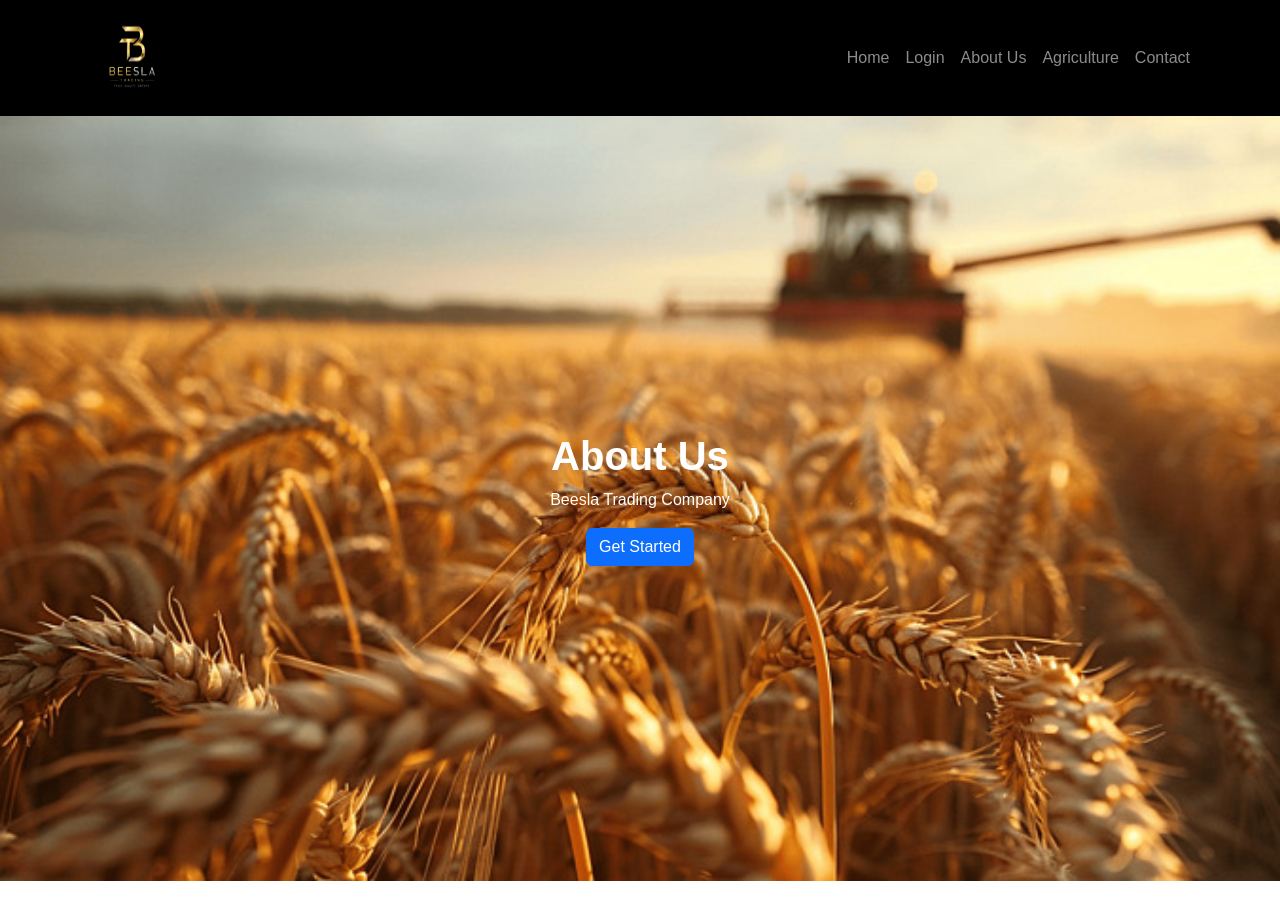
==== aboutUs.html @ 11e6eefc "Add files via upload" ====
<!DOCTYPE html>
<html lang="en">
<head>
    <meta charset="UTF-8">
    <meta name="viewport" content="width=device-width, initial-scale=1.0">
    <title>Document</title>
    <link href="https://cdn.jsdelivr.net/npm/bootstrap@5.3.8/dist/css/bootstrap.min.css" rel="stylesheet"
        integrity="sha384-sRIl4kxILFvY47J16cr9ZwB07vP4J8+LH7qKQnuqkuIAvNWLzeN8tE5YBujZqJLB" crossorigin="anonymous">

        <style>
             body {
            font-family: 'Poppins', sans-serif;
        }

        /* Navbar */
        .navbar {
            background-color: #000;
        }

        .navbar-brand {
            color: #0d6efd !important;
            font-weight: bold;
        }

         img {
            height: 100px;
            width: 100px;
        }

        .box {
    
    position: absolute;
    width: 100px;
    height: 100px;
    border-radius: 50%;
   
    animation-name: Rotate;
    animation-duration: 15s;
    animation-iteration-count: infinite;
    animation-timing-function: linear;
    overflow: hidden;
    

}

@keyframes Rotate {
    0% {
        transform: rotatey(0deg);
    }
        
    100% {
        transform: rotatey(360deg);
    }
}
@keyframes Rotate {
    0% {
        transform: rotateY(0deg);
    }

    25% {
        transform: rotateY(0deg);
    }

    30% {
        transform: rotateY(90deg);
    }

    70% {
        transform: rotateY(90deg);
    }

    75% {
        transform: rotateY(0deg);
    }

    100% {
        transform: rotateY(0deg);
    }
}


.box2 {
    width: 100px;
    height: 100px;
    animation-name: Rotate1;
    animation-duration: 15s;
    animation-iteration-count: infinite;
    animation-timing-function: linear;
    animation-fill-mode: backwards;
    animation-direction: reverse;
    overflow: hidden;
     border-radius: 50%;
   


}

@keyframes Rotate1 {
    0% {
        transform: rotatey(0deg);
    }
    100% {
         transform: rotatey(360deg);
    }
}
@keyframes Rotate1 {
    0% {
        transform: rotateY(90deg);
    }

    30% {
        transform: rotateY(90deg);
    }

    35% {
        transform: rotateY(0deg);
    }

    65% {
        transform: rotateY(0deg);
    }

    70% {
        transform: rotateY(90deg);
    }

    100% {
        transform: rotateY(90deg);
    }
}


        /* Hero Section */
        .hero {
            background-image: url(/image/hero\ background.jpg);
            color: white;
            padding: 100px 0;
            display: flex;
            text-align: center;
            background-repeat: no-repeat;
            background-size: cover;
            height: 85vh;
            align-items: center;
        }

        </style>
</head>
<body>
    
<!-- Navbar -->
<nav class="navbar navbar-expand-lg navbar-dark">
    <div class="container">
        <div class="box">
            <img src="../image/bt logo.jpeg" alt="">
        </div>
        <div class="box2">
            <img src="/image/farmlogo.jpg" alt="">
        </div>
        <button class="navbar-toggler" data-bs-toggle="collapse" data-bs-target="#menu">
            <span class="navbar-toggler-icon"></span>
        </button>

        <div class="collapse navbar-collapse" id="menu">
            <ul class="navbar-nav ms-auto">
                <li class="nav-item"><a class="nav-link" href="#">Home</a></li>
                <li class="nav-item"><a class="nav-link" href="./Login.html">Login</a></li>
                <li class="nav-item"><a class="nav-link" href="./aboutUs.html">About Us</a></li>
                <li class="nav-item"><a class="nav-link" href="./agriculture.html">Agriculture</a></li>
                <li class="nav-item"><a class="nav-link" href="./contact.html">Contact</a></li>
            </ul>
        </div>
    </div>
</nav>

 <!-- Hero -->
    <section class="hero">
        <div class="container">
            <h1><b>About Us</b></h1>
            <p>Beesla Trading Company</p>
            <button class="btn btn-primary">Get Started</button>
        </div>
    </section>



    <script src="https://cdn.jsdelivr.net/npm/bootstrap@5.3.8/dist/js/bootstrap.bundle.min.js"
        integrity="sha384-FKyoEForCGlyvwx9Hj09JcYn3nv7wiPVlz7YYwJrWVcXK/BmnVDxM+D2scQbITxI"
        crossorigin="anonymous"></script>
</body>
</html>
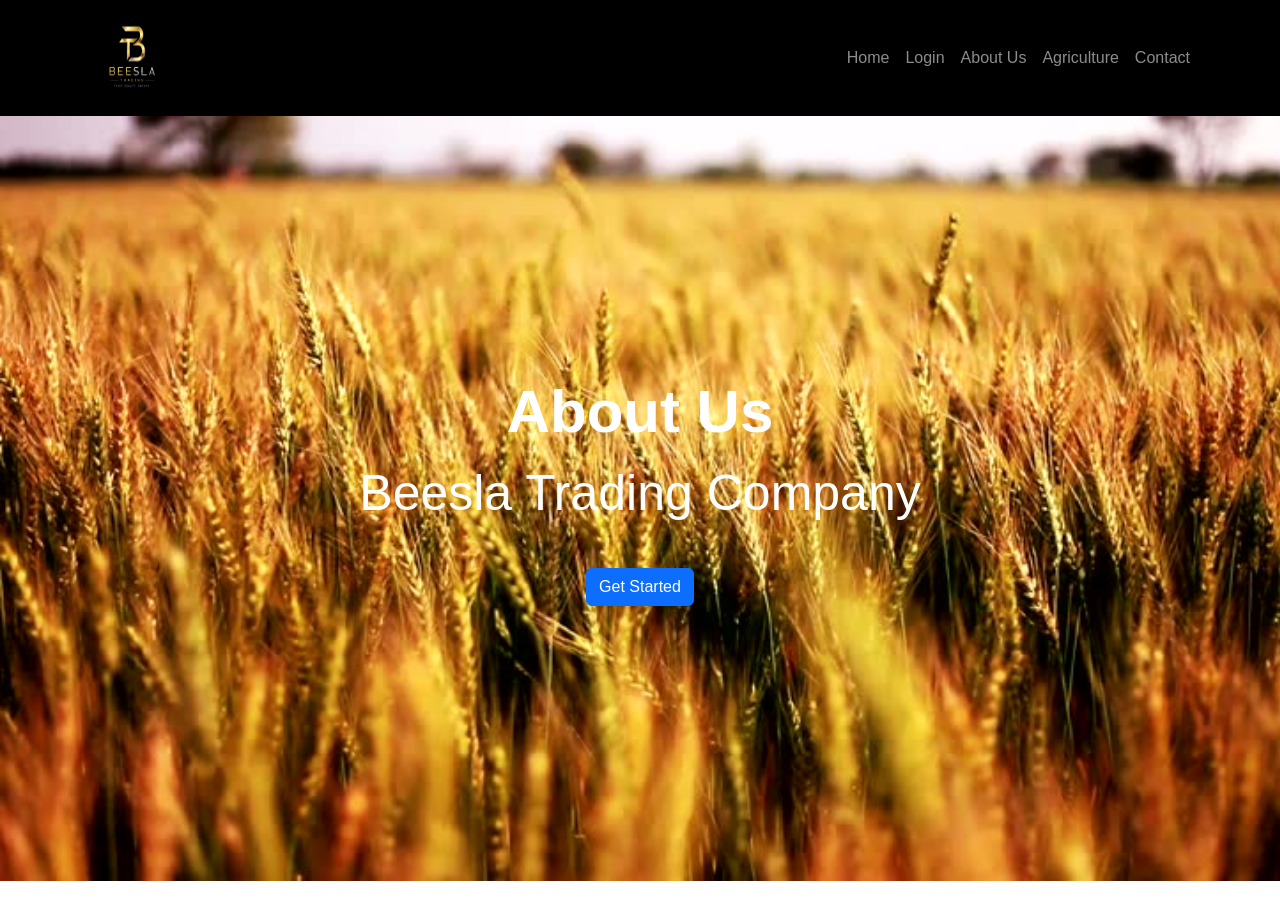
==== commit 1219db92: "Add files via upload" ====
--- a/aboutUs.html
+++ b/aboutUs.html
@@ -132,8 +132,8 @@
 
         /* Hero Section */
         .hero {
-            background-image: url(/image/hero\ background.jpg);
-            color: white;
+            background-image: url(./image/istockphoto-1051196760-640x640.jpg);
+            color: rgb(255, 255, 255);
             padding: 100px 0;
             display: flex;
             text-align: center;
@@ -141,6 +141,10 @@
             background-size: cover;
             height: 85vh;
             align-items: center;
+            font-size: 50px;
+        }
+        h1{
+            font-size: larger;
         }
 
         </style>
@@ -162,7 +166,7 @@
 
         <div class="collapse navbar-collapse" id="menu">
             <ul class="navbar-nav ms-auto">
-                <li class="nav-item"><a class="nav-link" href="#">Home</a></li>
+                <li class="nav-item"><a class="nav-link" href="./index.html">Home</a></li>
                 <li class="nav-item"><a class="nav-link" href="./Login.html">Login</a></li>
                 <li class="nav-item"><a class="nav-link" href="./aboutUs.html">About Us</a></li>
                 <li class="nav-item"><a class="nav-link" href="./agriculture.html">Agriculture</a></li>
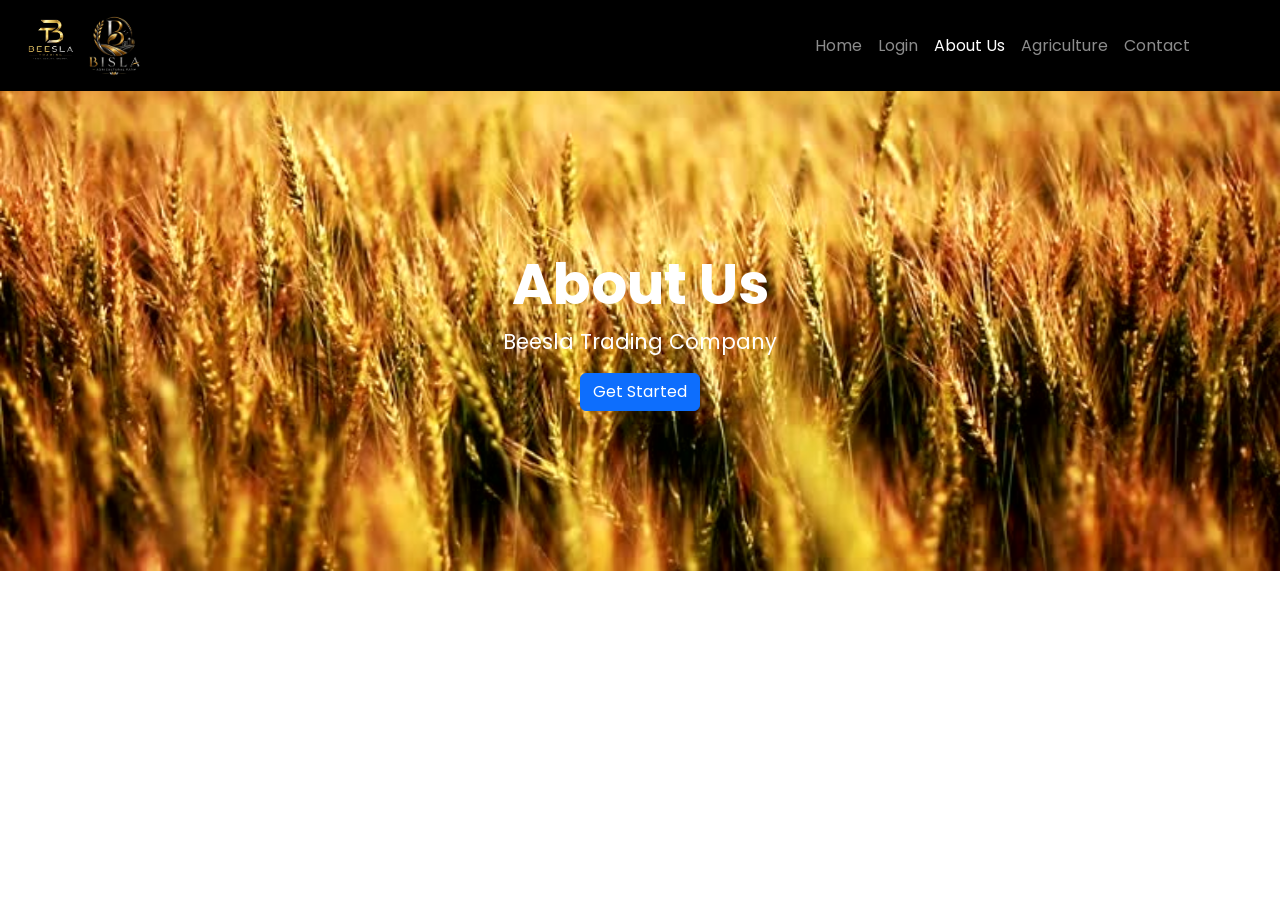
==== commit 3bf9dc37: "Add files via upload" ====
--- a/aboutUs.html
+++ b/aboutUs.html
@@ -1,194 +1,237 @@
-<!DOCTYPE html>
-<html lang="en">
-<head>
-    <meta charset="UTF-8">
-    <meta name="viewport" content="width=device-width, initial-scale=1.0">
-    <title>Document</title>
-    <link href="https://cdn.jsdelivr.net/npm/bootstrap@5.3.8/dist/css/bootstrap.min.css" rel="stylesheet"
-        integrity="sha384-sRIl4kxILFvY47J16cr9ZwB07vP4J8+LH7qKQnuqkuIAvNWLzeN8tE5YBujZqJLB" crossorigin="anonymous">
-
-        <style>
-             body {
-            font-family: 'Poppins', sans-serif;
-        }
-
-        /* Navbar */
-        .navbar {
-            background-color: #000;
-        }
-
-        .navbar-brand {
-            color: #0d6efd !important;
-            font-weight: bold;
-        }
-
-         img {
-            height: 100px;
-            width: 100px;
-        }
-
-        .box {
-    
-    position: absolute;
-    width: 100px;
-    height: 100px;
-    border-radius: 50%;
-   
-    animation-name: Rotate;
-    animation-duration: 15s;
-    animation-iteration-count: infinite;
-    animation-timing-function: linear;
-    overflow: hidden;
-    
-
-}
-
-@keyframes Rotate {
-    0% {
-        transform: rotatey(0deg);
-    }
-        
-    100% {
-        transform: rotatey(360deg);
-    }
-}
-@keyframes Rotate {
-    0% {
-        transform: rotateY(0deg);
-    }
-
-    25% {
-        transform: rotateY(0deg);
-    }
-
-    30% {
-        transform: rotateY(90deg);
-    }
-
-    70% {
-        transform: rotateY(90deg);
-    }
-
-    75% {
-        transform: rotateY(0deg);
-    }
-
-    100% {
-        transform: rotateY(0deg);
-    }
-}
-
-
-.box2 {
-    width: 100px;
-    height: 100px;
-    animation-name: Rotate1;
-    animation-duration: 15s;
-    animation-iteration-count: infinite;
-    animation-timing-function: linear;
-    animation-fill-mode: backwards;
-    animation-direction: reverse;
-    overflow: hidden;
-     border-radius: 50%;
-   
-
-
-}
-
-@keyframes Rotate1 {
-    0% {
-        transform: rotatey(0deg);
-    }
-    100% {
-         transform: rotatey(360deg);
-    }
-}
-@keyframes Rotate1 {
-    0% {
-        transform: rotateY(90deg);
-    }
-
-    30% {
-        transform: rotateY(90deg);
-    }
-
-    35% {
-        transform: rotateY(0deg);
-    }
-
-    65% {
-        transform: rotateY(0deg);
-    }
-
-    70% {
-        transform: rotateY(90deg);
-    }
-
-    100% {
-        transform: rotateY(90deg);
-    }
-}
-
-
-        /* Hero Section */
-        .hero {
-            background-image: url(./image/istockphoto-1051196760-640x640.jpg);
-            color: rgb(255, 255, 255);
-            padding: 100px 0;
-            display: flex;
-            text-align: center;
-            background-repeat: no-repeat;
-            background-size: cover;
-            height: 85vh;
-            align-items: center;
-            font-size: 50px;
-        }
-        h1{
-            font-size: larger;
-        }
-
-        </style>
-</head>
-<body>
-    
-<!-- Navbar -->
-<nav class="navbar navbar-expand-lg navbar-dark">
-    <div class="container">
-        <div class="box">
-            <img src="../image/bt logo.jpeg" alt="">
-        </div>
-        <div class="box2">
-            <img src="/image/farmlogo.jpg" alt="">
-        </div>
-        <button class="navbar-toggler" data-bs-toggle="collapse" data-bs-target="#menu">
-            <span class="navbar-toggler-icon"></span>
-        </button>
-
-        <div class="collapse navbar-collapse" id="menu">
-            <ul class="navbar-nav ms-auto">
-                <li class="nav-item"><a class="nav-link" href="./index.html">Home</a></li>
-                <li class="nav-item"><a class="nav-link" href="./Login.html">Login</a></li>
-                <li class="nav-item"><a class="nav-link" href="./aboutUs.html">About Us</a></li>
-                <li class="nav-item"><a class="nav-link" href="./agriculture.html">Agriculture</a></li>
-                <li class="nav-item"><a class="nav-link" href="./contact.html">Contact</a></li>
-            </ul>
-        </div>
-    </div>
-</nav>
-
- <!-- Hero -->
-    <section class="hero">
-        <div class="container">
-            <h1><b>About Us</b></h1>
-            <p>Beesla Trading Company</p>
-            <button class="btn btn-primary">Get Started</button>
-        </div>
-    </section>
-
-
-
-    <script src="https://cdn.jsdelivr.net/npm/bootstrap@5.3.8/dist/js/bootstrap.bundle.min.js"
-        integrity="sha384-FKyoEForCGlyvwx9Hj09JcYn3nv7wiPVlz7YYwJrWVcXK/BmnVDxM+D2scQbITxI"
-        crossorigin="anonymous"></script>
-</body>
+<!DOCTYPE html>
+<html lang="en">
+
+<head>
+    <meta charset="UTF-8">
+    <meta name="viewport" content="width=device-width, initial-scale=1.0">
+    <title>About Us – Beesla Trading Company</title>
+
+    <link href="https://cdn.jsdelivr.net/npm/bootstrap@5.3.8/dist/css/bootstrap.min.css" rel="stylesheet"
+        integrity="sha384-sRIl4kxILFvY47J16cr9ZwB07vP4J8+LH7qKQnuqkuIAvNWLzeN8tE5YBujZqJLB" crossorigin="anonymous">
+
+    <style>
+        @import url('https://fonts.googleapis.com/css2?family=Poppins:wght@400;600;700&display=swap');
+
+        * {
+            box-sizing: border-box;
+        }
+
+        body {
+            font-family: 'Poppins', sans-serif;
+            margin: 0;
+        }
+
+        /* ── Navbar ── */
+        .navbar {
+            background-color: #000;
+            min-height: 80px;
+            padding-top: 8px;
+            padding-bottom: 8px;
+        }
+
+        .navbar-brand {
+            color: #0d6efd !important;
+            font-weight: bold;
+        }
+
+        .logo-wrapper {
+            display: flex;
+            align-items: center;
+            gap: 10px;
+            flex-shrink: 0;
+        }
+
+        .box img,
+        .box2 img {
+            height: 100%;
+            width: 100%;
+            object-fit: cover;
+            display: block;
+        }
+
+        .box {
+            position: absolute;
+            left: 18px;
+            top: 8px;
+            width: 65px;
+            height: 65px;
+            border-radius: 50%;
+            animation-name: Rotate;
+            animation-duration: 15s;
+            animation-iteration-count: infinite;
+            animation-timing-function: linear;
+            overflow: hidden;
+            flex-shrink: 0;
+        }
+
+        @keyframes Rotate {
+            0% {
+                transform: rotateY(0deg);
+            }
+
+            25% {
+                transform: rotateY(0deg);
+            }
+
+            30% {
+                transform: rotateY(90deg);
+            }
+
+            70% {
+                transform: rotateY(90deg);
+            }
+
+            75% {
+                transform: rotateY(0deg);
+            }
+
+            100% {
+                transform: rotateY(0deg);
+            }
+        }
+
+        .box2 {
+            width: 65px;
+            height: 65px;
+            border-radius: 50%;
+            animation-name: Rotate1;
+            animation-duration: 15s;
+            animation-iteration-count: infinite;
+            animation-timing-function: linear;
+            animation-fill-mode: backwards;
+            animation-direction: reverse;
+            overflow: hidden;
+            flex-shrink: 0;
+        }
+
+        @keyframes Rotate1 {
+            0% {
+                transform: rotateY(90deg);
+            }
+
+            30% {
+                transform: rotateY(90deg);
+            }
+
+            35% {
+                transform: rotateY(0deg);
+            }
+
+            65% {
+                transform: rotateY(0deg);
+            }
+
+            70% {
+                transform: rotateY(90deg);
+            }
+
+            100% {
+                transform: rotateY(90deg);
+            }
+        }
+
+        /* ── Hero Section ── */
+        .hero {
+            background-image: url(./image/istockphoto-1051196760-640x640.jpg);
+            color: rgb(255, 255, 255);
+            padding: clamp(80px, 15vw, 160px) 0;
+            display: flex;
+            text-align: center;
+            background-repeat: no-repeat;
+            background-size: cover;
+            background-position: center;
+            align-items: center;
+        }
+
+        .hero h1 {
+            font-size: clamp(1.8rem, 5vw, 3.5rem);
+        }
+
+        .hero p {
+            font-size: clamp(1rem, 2.5vw, 1.3rem);
+        }
+
+        /* ── Tablet (≤ 991px) ── */
+        @media (max-width: 991px) {
+
+            .box,
+            .box2 {
+                width: 55px;
+                height: 55px;
+            }
+        }
+
+        /* ── Mobile (≤ 767px) ── */
+        @media (max-width: 767px) {
+
+            .box,
+            .box2 {
+                width: 45px;
+                height: 45px;
+            }
+
+            .hero {
+                padding: 90px 15px 60px;
+            }
+        }
+
+        /* ── Extra Small (≤ 400px) ── */
+        @media (max-width: 400px) {
+
+            .box,
+            .box2 {
+                width: 38px;
+                height: 38px;
+            }
+        }
+    </style>
+</head>
+
+<body>
+
+    <!-- Navbar -->
+    <nav class="navbar navbar-expand-lg navbar-dark">
+        <div class="container">
+            <div class="logo-wrapper navbar-brand">
+                <div class="box">
+                    <img src="./image/beesla t logo.jpeg" alt="Beesla Logo">
+                </div>
+                <div class="box2">
+                    <img src="./image/farmlogo.jpg" alt="Farm Logo">
+                </div>
+            </div>
+
+            <button class="navbar-toggler" data-bs-toggle="collapse" data-bs-target="#menu" aria-controls="menu"
+                aria-expanded="false" aria-label="Toggle navigation">
+                <span class="navbar-toggler-icon"></span>
+            </button>
+
+            <div class="collapse navbar-collapse" id="menu">
+                <ul class="navbar-nav ms-auto">
+                    <li class="nav-item"><a class="nav-link" href="./index.html">Home</a></li>
+                    <li class="nav-item"><a class="nav-link" href="./Login.html">Login</a></li>
+                    <li class="nav-item"><a class="nav-link active" href="./aboutUs.html">About Us</a></li>
+                    <li class="nav-item"><a class="nav-link" href="./agriculture.html">Agriculture</a></li>
+                    <li class="nav-item"><a class="nav-link" href="./contact.html">Contact</a></li>
+                </ul>
+            </div>
+        </div>
+    </nav>
+
+    <!-- Hero -->
+    <section class="hero">
+        <div class="container">
+            <h1><b>About Us</b></h1>
+            <p>Beesla Trading Company</p>
+            <a href="./contact.html">
+                <button class="btn btn-primary">Get Started</button>
+            </a>
+        </div>
+    </section>
+
+    <script src="https://cdn.jsdelivr.net/npm/bootstrap@5.3.8/dist/js/bootstrap.bundle.min.js"
+        integrity="sha384-FKyoEForCGlyvwx9Hj09JcYn3nv7wiPVlz7YYwJrWVcXK/BmnVDxM+D2scQbITxI"
+        crossorigin="anonymous"></script>
+</body>
+
 </html>
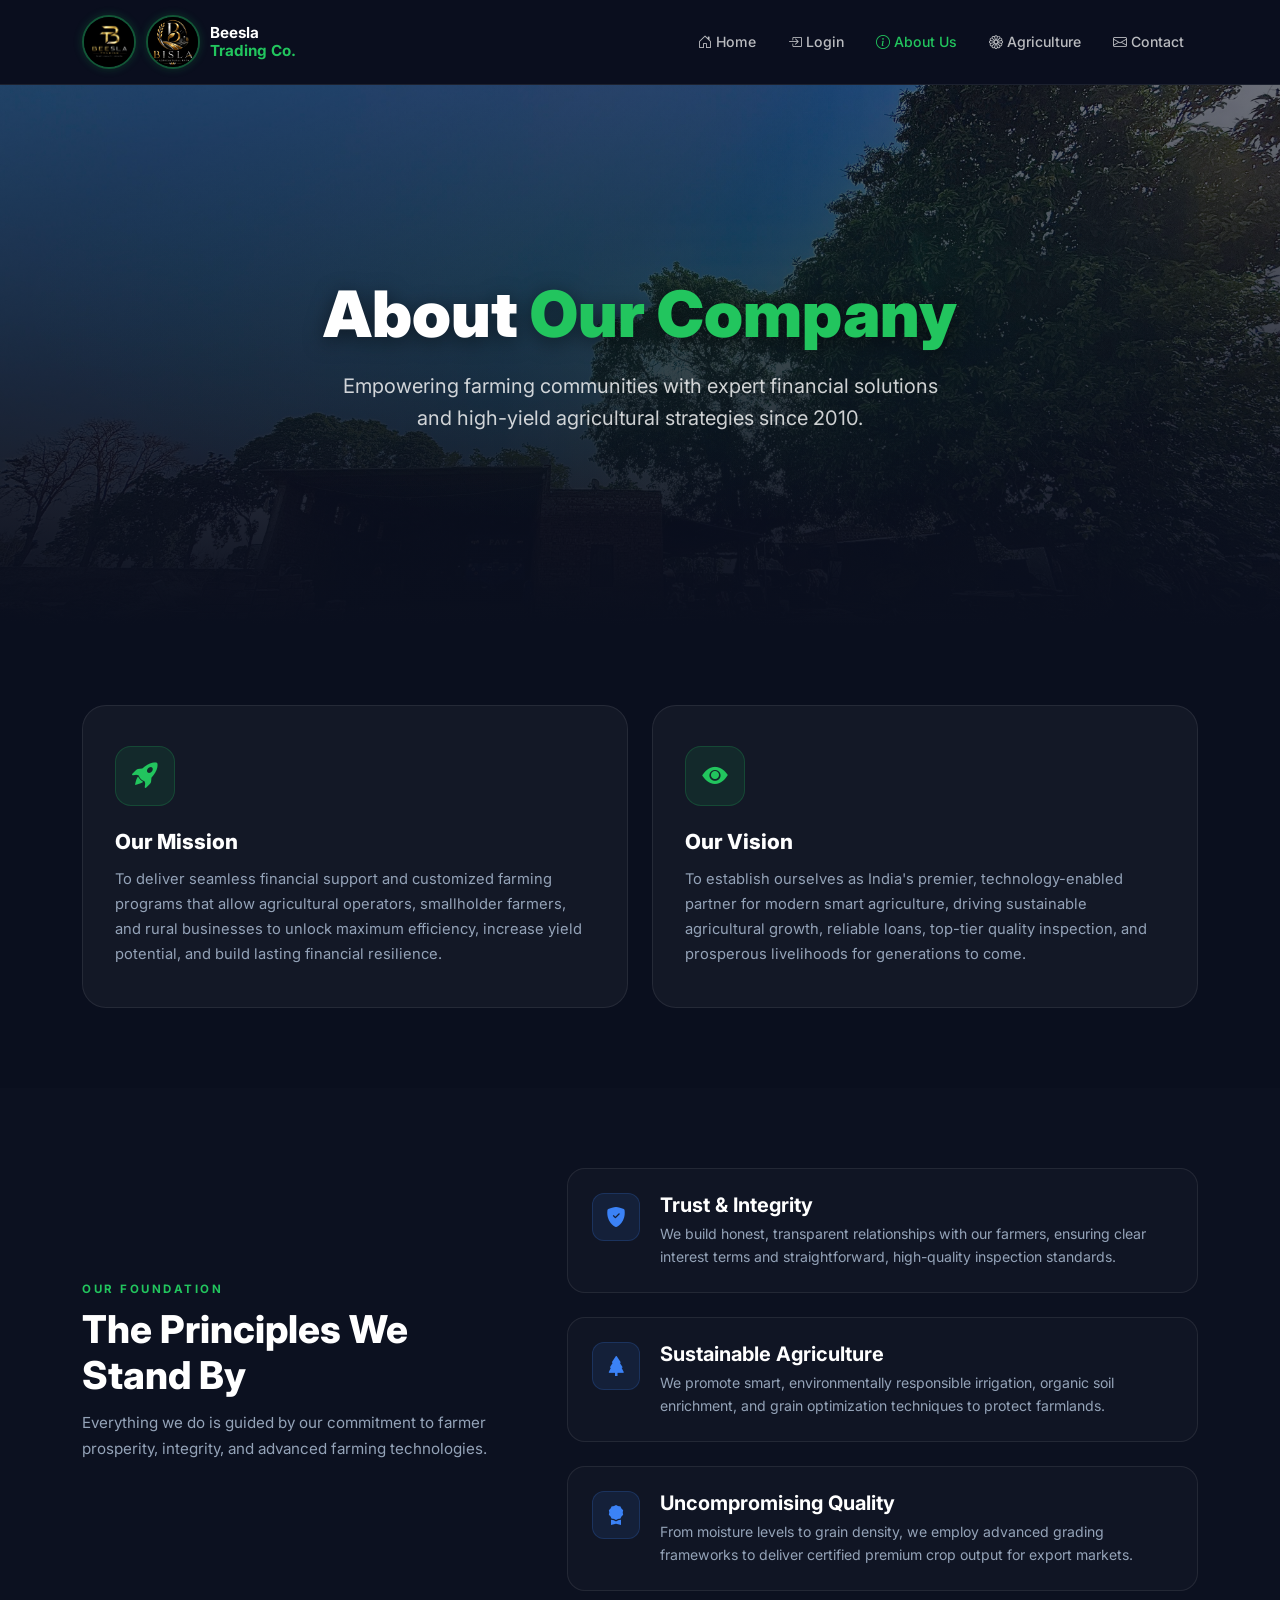
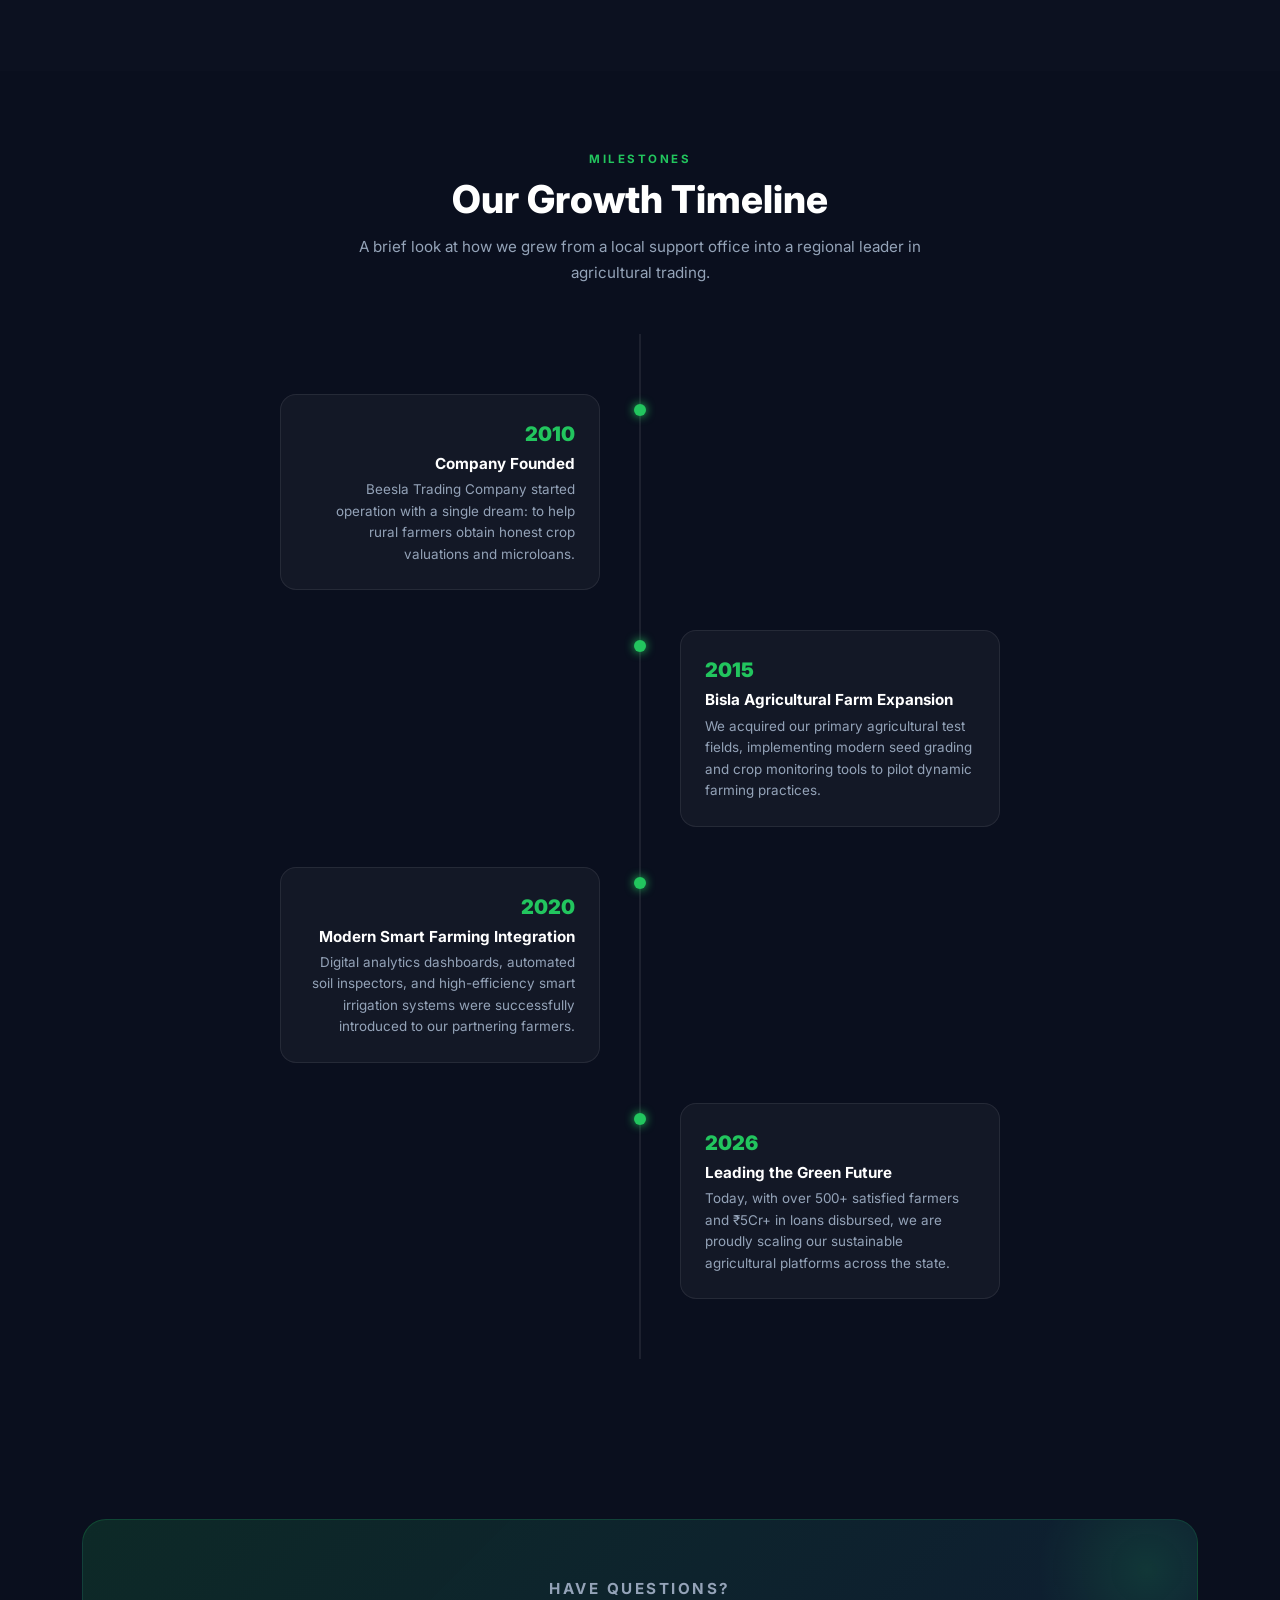
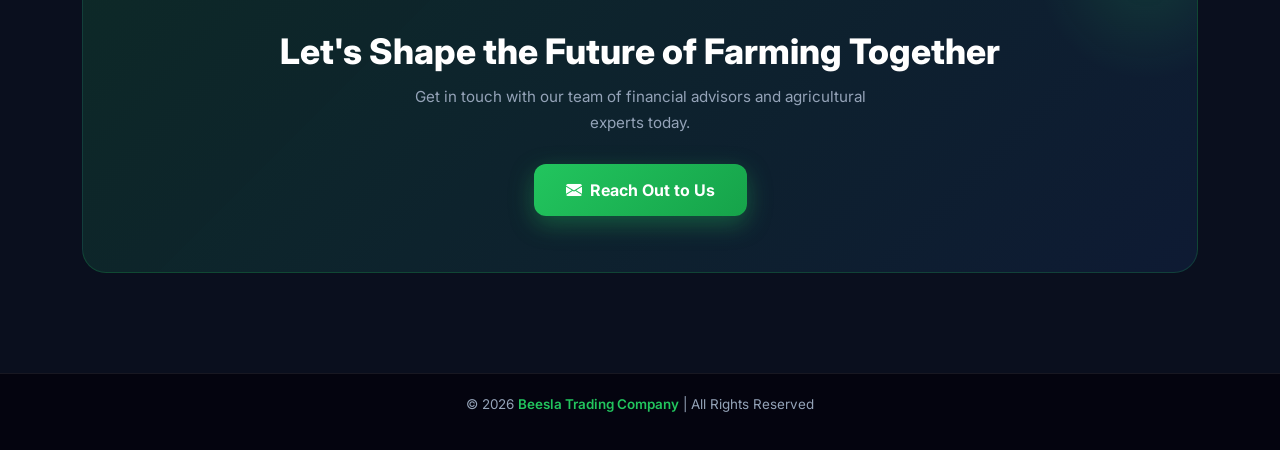
==== commit d5abf250: "Add files via upload" ====
--- a/aboutUs.html
+++ b/aboutUs.html
@@ -5,184 +5,303 @@
     <meta charset="UTF-8">
     <meta name="viewport" content="width=device-width, initial-scale=1.0">
     <title>About Us – Beesla Trading Company</title>
-
-    <link href="https://cdn.jsdelivr.net/npm/bootstrap@5.3.8/dist/css/bootstrap.min.css" rel="stylesheet"
-        integrity="sha384-sRIl4kxILFvY47J16cr9ZwB07vP4J8+LH7qKQnuqkuIAvNWLzeN8tE5YBujZqJLB" crossorigin="anonymous">
+    <meta name="description" content="Learn about Beesla Trading Company, our mission, vision, history and dedicated agricultural services since 2010.">
+
+    <!-- Bootstrap 5 -->
+    <link href="https://cdn.jsdelivr.net/npm/bootstrap@5.3.0/dist/css/bootstrap.min.css" rel="stylesheet">
+    <!-- Google Fonts -->
+    <link href="https://fonts.googleapis.com/css2?family=Inter:wght@300;400;500;600;700;800;900&display=swap" rel="stylesheet">
+    <!-- Bootstrap Icons -->
+    <link href="https://cdn.jsdelivr.net/npm/bootstrap-icons@1.11.3/font/bootstrap-icons.min.css" rel="stylesheet">
+    <!-- Shared animations -->
+    <link rel="stylesheet" href="./animations.css">
 
     <style>
-        @import url('https://fonts.googleapis.com/css2?family=Poppins:wght@400;600;700&display=swap');
-
-        * {
-            box-sizing: border-box;
-        }
+        :root {
+            --green:   #22c55e;
+            --green2:  #16a34a;
+            --blue:    #3b82f6;
+            --dark:    #0a0f1e;
+            --card-bg: rgba(255,255,255,0.04);
+            --border:  rgba(255,255,255,0.08);
+            --muted:   #94a3b8;
+        }
+
+        *, *::before, *::after { box-sizing: border-box; margin: 0; padding: 0; }
 
         body {
-            font-family: 'Poppins', sans-serif;
-            margin: 0;
+            font-family: 'Inter', sans-serif;
+            background: var(--dark);
+            color: #e2e8f0;
+            overflow-x: hidden;
         }
 
         /* ── Navbar ── */
         .navbar {
-            background-color: #000;
-            min-height: 80px;
-            padding-top: 8px;
-            padding-bottom: 8px;
-        }
-
-        .navbar-brand {
-            color: #0d6efd !important;
-            font-weight: bold;
-        }
-
-        .logo-wrapper {
+            background: rgba(10,15,30,0.9);
+            backdrop-filter: blur(14px);
+            border-bottom: 1px solid var(--border);
+            padding: 10px 0;
+            position: sticky;
+            top: 0;
+            z-index: 1000;
+            transition: background 0.3s;
+        }
+
+        .logo-wrapper { display: flex; align-items: center; gap: 10px; flex-shrink: 0; }
+
+        .box, .box2 {
+            border-radius: 50%; overflow: hidden; flex-shrink: 0;
+            border: 2px solid rgba(34,197,94,0.4);
+            box-shadow: 0 0 10px rgba(34,197,94,0.2);
+            width: 54px; height: 54px;
+        }
+
+        .box  { animation: Rotate  15s linear infinite; }
+        .box2 { animation: Rotate1 15s linear infinite backwards; animation-direction: reverse; }
+
+        .box img, .box2 img { width: 100%; height: 100%; object-fit: cover; display: block; }
+
+        @keyframes Rotate  { 0%,25%{transform:rotateY(0deg)} 30%,70%{transform:rotateY(90deg)} 75%,100%{transform:rotateY(0deg)} }
+        @keyframes Rotate1 { 0%,30%{transform:rotateY(90deg)} 35%,65%{transform:rotateY(0deg)} 70%,100%{transform:rotateY(90deg)} }
+
+        .brand-text { font-size: .95rem; font-weight: 700; color: #fff; line-height: 1.2; }
+        .brand-text span { color: var(--green); }
+
+        .nav-link {
+            color: rgba(255,255,255,0.72) !important;
+            font-size: .88rem;
+            font-weight: 500;
+            padding: 6px 14px !important;
+            border-radius: 8px;
+            transition: color .2s, background .2s;
+        }
+
+        .nav-link:hover { color: #fff !important; background: rgba(34,197,94,0.12); }
+        .nav-link.active-page { color: var(--green) !important; }
+
+        .navbar-toggler { border-color: rgba(255,255,255,0.2); }
+        .navbar-toggler:focus { box-shadow: none; }
+
+        /* ── Hero Section ── */
+        .hero {
+            min-height: 60vh;
+            background: linear-gradient(180deg, rgba(10,15,30,0.6) 0%, var(--dark) 100%), url(./image/about\ us\ main.jpg) center/cover no-repeat;
+            position: relative;
             display: flex;
             align-items: center;
-            gap: 10px;
-            flex-shrink: 0;
-        }
-
-        .box img,
-        .box2 img {
+            text-align: center;
+        }
+
+        .hero::after {
+            content: '';
+            position: absolute; inset: 0;
+            background: radial-gradient(ellipse 70% 60% at 50% 40%, rgba(34,197,94,0.08) 0%, transparent 70%);
+            pointer-events: none;
+        }
+
+        .hero-content { position: relative; z-index: 2; padding: 0 20px; }
+
+        .hero h1 {
+            font-size: clamp(2.2rem, 6vw, 4rem);
+            font-weight: 900;
+            color: #fff;
+            text-shadow: 0 4px 20px rgba(0,0,0,0.5);
+            animation: heroSlideUp .75s cubic-bezier(.16,1,.3,1) 0.15s both;
+        }
+
+        .hero h1 span { color: var(--green); }
+
+        .hero p {
+            font-size: clamp(1rem, 2.5vw, 1.25rem);
+            color: rgba(255,255,255,0.8);
+            max-width: 600px;
+            margin: 18px auto 0;
+            line-height: 1.6;
+            animation: heroSlideUp .75s cubic-bezier(.16,1,.3,1) 0.3s both;
+        }
+
+        /* ── Section Header ── */
+        .eyebrow {
+            font-size: .72rem; font-weight: 700; letter-spacing: 2.5px;
+            text-transform: uppercase; color: var(--green); margin-bottom: 8px;
+        }
+
+        .sec-title {
+            font-size: clamp(1.6rem, 4vw, 2.4rem);
+            font-weight: 800; color: #fff; margin-bottom: 12px;
+        }
+
+        .sec-sub { font-size: .95rem; color: var(--muted); max-width: 580px; line-height: 1.7; }
+
+        /* ── Mission & Vision ── */
+        .glass-card {
+            background: var(--card-bg);
+            border: 1px solid var(--border);
+            border-radius: 24px;
+            padding: 40px 32px;
             height: 100%;
-            width: 100%;
-            object-fit: cover;
-            display: block;
-        }
-
-        .box {
-            position: absolute;
-            left: 18px;
-            top: 8px;
-            width: 65px;
-            height: 65px;
-            border-radius: 50%;
-            animation-name: Rotate;
-            animation-duration: 15s;
-            animation-iteration-count: infinite;
-            animation-timing-function: linear;
+            transition: transform .3s, box-shadow .3s, border-color .3s;
+            position: relative;
             overflow: hidden;
-            flex-shrink: 0;
-        }
-
-        @keyframes Rotate {
-            0% {
-                transform: rotateY(0deg);
+        }
+
+        .glass-card::before {
+            content: '';
+            position: absolute; top: 0; left: 0; right: 0; height: 2px;
+            background: linear-gradient(90deg, transparent, var(--green), transparent);
+            opacity: 0; transition: opacity .3s;
+        }
+
+        .glass-card:hover {
+            transform: translateY(-6px);
+            box-shadow: 0 20px 40px rgba(0,0,0,0.3);
+            border-color: rgba(34,197,94,0.25);
+        }
+
+        .glass-card:hover::before { opacity: 1; }
+
+        .card-icon {
+            width: 60px; height: 60px;
+            background: rgba(34,197,94,0.1);
+            border: 1px solid rgba(34,197,94,0.2);
+            border-radius: 16px;
+            display: flex; align-items: center; justify-content: center;
+            font-size: 1.6rem; color: var(--green);
+            margin-bottom: 24px;
+        }
+
+        .glass-card h3 { font-weight: 800; color: #fff; font-size: 1.3rem; margin-bottom: 12px; }
+        .glass-card p { font-size: .92rem; color: var(--muted); line-height: 1.7; margin: 0; }
+
+        /* ── Core Values ── */
+        .value-item {
+            display: flex; gap: 20px; align-items: flex-start;
+            padding: 24px; border-radius: 18px;
+            background: rgba(255, 255, 255, 0.02);
+            border: 1px solid var(--border);
+            transition: background .3s, transform .3s;
+        }
+
+        .value-item:hover {
+            background: rgba(255, 255, 255, 0.05);
+            transform: translateX(5px);
+        }
+
+        .value-icon {
+            width: 48px; height: 48px; border-radius: 12px;
+            background: rgba(59,130,246,0.1); border: 1px solid rgba(59,130,246,0.2);
+            display: flex; align-items: center; justify-content: center;
+            font-size: 1.25rem; color: var(--blue); flex-shrink: 0;
+        }
+
+        .value-item h5 { font-weight: 700; color: #fff; margin-bottom: 6px; }
+        .value-item p { font-size: .88rem; color: var(--muted); margin: 0; line-height: 1.6; }
+
+        /* ── Timeline ── */
+        .timeline {
+            position: relative;
+            max-width: 800px;
+            margin: 0 auto;
+            padding: 40px 0;
+        }
+
+        .timeline::before {
+            content: '';
+            position: absolute; left: 50%; top: 0; bottom: 0;
+            width: 2px; background: var(--border);
+            transform: translateX(-50%);
+        }
+
+        .timeline-item {
+            position: relative;
+            width: 50%;
+            padding: 20px 40px;
+            box-sizing: border-box;
+        }
+
+        .timeline-item::after {
+            content: '';
+            position: absolute; right: -6px; top: 30px;
+            width: 12px; height: 12px;
+            background: var(--green); border-radius: 50%;
+            z-index: 1;
+            box-shadow: 0 0 10px var(--green);
+        }
+
+        .timeline-item.left { left: 0; text-align: right; }
+        .timeline-item.right { left: 50%; }
+
+        .timeline-item.right::after { left: -6px; }
+
+        .timeline-content {
+            background: var(--card-bg);
+            border: 1px solid var(--border);
+            padding: 24px; border-radius: 16px;
+            position: relative;
+        }
+
+        .timeline-year {
+            font-weight: 900; font-size: 1.25rem; color: var(--green);
+            margin-bottom: 6px; display: block;
+        }
+
+        .timeline-content h5 { font-weight: 700; color: #fff; margin-bottom: 6px; font-size: 0.95rem; }
+        .timeline-content p { font-size: .84rem; color: var(--muted); margin: 0; line-height: 1.6; }
+
+        /* ── CTA banner ── */
+        .cta-banner {
+            background: linear-gradient(135deg, rgba(34,197,94,0.15), rgba(59,130,246,0.1));
+            border: 1px solid rgba(34,197,94,0.2);
+            border-radius: 24px; padding: 56px 40px;
+            text-align: center; position: relative; overflow: hidden;
+        }
+
+        .cta-banner::before {
+            content: '';
+            position: absolute; top: -60px; right: -60px;
+            width: 220px; height: 220px; border-radius: 50%;
+            background: radial-gradient(circle, rgba(34,197,94,0.15), transparent 70%);
+            pointer-events: none;
+        }
+
+        .cta-banner h2 { font-size: clamp(1.5rem, 3.5vw, 2.2rem); font-weight: 800; color: #fff; margin-bottom: 12px; }
+        .cta-banner p { color: var(--muted); font-size: .95rem; max-width: 480px; margin: 0 auto 28px; line-height: 1.7; }
+
+        .btn-hero-primary {
+            background: linear-gradient(135deg, var(--green), var(--green2));
+            color: #fff; border: none; padding: 14px 32px;
+            border-radius: 12px; font-weight: 700; font-size: 1rem;
+            box-shadow: 0 8px 24px rgba(34,197,94,0.35);
+            transition: transform .2s, box-shadow .2s;
+            text-decoration: none; display: inline-flex; align-items: center; gap: 8px;
+        }
+
+        .btn-hero-primary:hover { transform: translateY(-3px); box-shadow: 0 14px 32px rgba(34,197,94,0.5); color: #fff; }
+
+        /* ── Footer ── */
+        footer {
+            background: rgba(5, 5, 15, 0.95);
+            border-top: 1px solid var(--border);
+            padding: 20px; text-align: center;
+            color: var(--muted); font-size: .84rem;
+        }
+
+        footer span { color: var(--green); font-weight: 600; }
+
+        /* ── Responsive ── */
+        @media (max-width: 767px) {
+            .navbar-collapse {
+                background: rgba(5,5,15,0.96);
+                border-radius: 0 0 14px 14px; padding: 12px 16px; margin-top: 8px;
+                border: 1px solid var(--border); border-top: none;
             }
-
-            25% {
-                transform: rotateY(0deg);
-            }
-
-            30% {
-                transform: rotateY(90deg);
-            }
-
-            70% {
-                transform: rotateY(90deg);
-            }
-
-            75% {
-                transform: rotateY(0deg);
-            }
-
-            100% {
-                transform: rotateY(0deg);
-            }
-        }
-
-        .box2 {
-            width: 65px;
-            height: 65px;
-            border-radius: 50%;
-            animation-name: Rotate1;
-            animation-duration: 15s;
-            animation-iteration-count: infinite;
-            animation-timing-function: linear;
-            animation-fill-mode: backwards;
-            animation-direction: reverse;
-            overflow: hidden;
-            flex-shrink: 0;
-        }
-
-        @keyframes Rotate1 {
-            0% {
-                transform: rotateY(90deg);
-            }
-
-            30% {
-                transform: rotateY(90deg);
-            }
-
-            35% {
-                transform: rotateY(0deg);
-            }
-
-            65% {
-                transform: rotateY(0deg);
-            }
-
-            70% {
-                transform: rotateY(90deg);
-            }
-
-            100% {
-                transform: rotateY(90deg);
-            }
-        }
-
-        /* ── Hero Section ── */
-        .hero {
-            background-image: url(./image/istockphoto-1051196760-640x640.jpg);
-            color: rgb(255, 255, 255);
-            padding: clamp(80px, 15vw, 160px) 0;
-            display: flex;
-            text-align: center;
-            background-repeat: no-repeat;
-            background-size: cover;
-            background-position: center;
-            align-items: center;
-        }
-
-        .hero h1 {
-            font-size: clamp(1.8rem, 5vw, 3.5rem);
-        }
-
-        .hero p {
-            font-size: clamp(1rem, 2.5vw, 1.3rem);
-        }
-
-        /* ── Tablet (≤ 991px) ── */
-        @media (max-width: 991px) {
-
-            .box,
-            .box2 {
-                width: 55px;
-                height: 55px;
-            }
-        }
-
-        /* ── Mobile (≤ 767px) ── */
-        @media (max-width: 767px) {
-
-            .box,
-            .box2 {
-                width: 45px;
-                height: 45px;
-            }
-
-            .hero {
-                padding: 90px 15px 60px;
-            }
-        }
-
-        /* ── Extra Small (≤ 400px) ── */
-        @media (max-width: 400px) {
-
-            .box,
-            .box2 {
-                width: 38px;
-                height: 38px;
-            }
+            .hero { min-height: 45vh; }
+            .timeline::before { left: 40px; }
+            .timeline-item { width: 100%; padding-left: 70px; padding-right: 20px; text-align: left !important; }
+            .timeline-item::after { left: 34px !important; }
+            .timeline-item.left { left: 0; }
+            .timeline-item.right { left: 0; }
         }
     </style>
 </head>
@@ -193,26 +312,20 @@
     <nav class="navbar navbar-expand-lg navbar-dark">
         <div class="container">
             <div class="logo-wrapper navbar-brand">
-                <div class="box">
-                    <img src="./image/beesla t logo.jpeg" alt="Beesla Logo">
-                </div>
-                <div class="box2">
-                    <img src="./image/farmlogo.jpg" alt="Farm Logo">
-                </div>
-            </div>
-
-            <button class="navbar-toggler" data-bs-toggle="collapse" data-bs-target="#menu" aria-controls="menu"
-                aria-expanded="false" aria-label="Toggle navigation">
+                <div class="box"><img src="./image/beesla t logo.jpeg" alt="Beesla Logo"></div>
+                <div class="box2"><img src="./image/farmlogo.jpg" alt="Farm Logo"></div>
+                <div class="brand-text">Beesla<br><span>Trading Co.</span></div>
+            </div>
+            <button class="navbar-toggler" data-bs-toggle="collapse" data-bs-target="#menu" aria-controls="menu" aria-expanded="false" aria-label="Toggle navigation">
                 <span class="navbar-toggler-icon"></span>
             </button>
-
             <div class="collapse navbar-collapse" id="menu">
-                <ul class="navbar-nav ms-auto">
-                    <li class="nav-item"><a class="nav-link" href="./index.html">Home</a></li>
-                    <li class="nav-item"><a class="nav-link" href="./Login.html">Login</a></li>
-                    <li class="nav-item"><a class="nav-link active" href="./aboutUs.html">About Us</a></li>
-                    <li class="nav-item"><a class="nav-link" href="./agriculture.html">Agriculture</a></li>
-                    <li class="nav-item"><a class="nav-link" href="./contact.html">Contact</a></li>
+                <ul class="navbar-nav ms-auto gap-1">
+                    <li class="nav-item"><a class="nav-link" href="./index.html"><i class="bi bi-house-door me-1"></i>Home</a></li>
+                    <li class="nav-item"><a class="nav-link" href="./Login.html"><i class="bi bi-box-arrow-in-right me-1"></i>Login</a></li>
+                    <li class="nav-item"><a class="nav-link active-page" href="./aboutUs.html"><i class="bi bi-info-circle me-1"></i>About Us</a></li>
+                    <li class="nav-item"><a class="nav-link" href="./agriculture.html"><i class="bi bi-flower1 me-1"></i>Agriculture</a></li>
+                    <li class="nav-item"><a class="nav-link" href="./contact.html"><i class="bi bi-envelope me-1"></i>Contact</a></li>
                 </ul>
             </div>
         </div>
@@ -220,18 +333,154 @@
 
     <!-- Hero -->
     <section class="hero">
+        <div class="container hero-content">
+            <h1>About <span>Our Company</span></h1>
+            <p>Empowering farming communities with expert financial solutions and high-yield agricultural strategies since 2010.</p>
+        </div>
+    </section>
+
+    <!-- Mission & Vision -->
+    <section style="padding: 80px 0;">
         <div class="container">
-            <h1><b>About Us</b></h1>
-            <p>Beesla Trading Company</p>
-            <a href="./contact.html">
-                <button class="btn btn-primary">Get Started</button>
-            </a>
+            <div class="row g-4 justify-content-center">
+                <div class="col-md-6 reveal reveal-delay-1">
+                    <div class="glass-card">
+                        <div class="card-icon"><i class="bi bi-rocket-takeoff-fill"></i></div>
+                        <h3>Our Mission</h3>
+                        <p>To deliver seamless financial support and customized farming programs that allow agricultural operators, smallholder farmers, and rural businesses to unlock maximum efficiency, increase yield potential, and build lasting financial resilience.</p>
+                    </div>
+                </div>
+                <div class="col-md-6 reveal reveal-delay-2">
+                    <div class="glass-card">
+                        <div class="card-icon"><i class="bi bi-eye-fill"></i></div>
+                        <h3>Our Vision</h3>
+                        <p>To establish ourselves as India's premier, technology-enabled partner for modern smart agriculture, driving sustainable agricultural growth, reliable loans, top-tier quality inspection, and prosperous livelihoods for generations to come.</p>
+                    </div>
+                </div>
+            </div>
         </div>
     </section>
 
-    <script src="https://cdn.jsdelivr.net/npm/bootstrap@5.3.8/dist/js/bootstrap.bundle.min.js"
-        integrity="sha384-FKyoEForCGlyvwx9Hj09JcYn3nv7wiPVlz7YYwJrWVcXK/BmnVDxM+D2scQbITxI"
-        crossorigin="anonymous"></script>
+    <!-- Core Values -->
+    <section style="padding: 80px 0; background: rgba(255,255,255,0.01);">
+        <div class="container">
+            <div class="row align-items-center g-5">
+                <div class="col-lg-5 reveal">
+                    <p class="eyebrow">Our Foundation</p>
+                    <h2 class="sec-title">The Principles We Stand By</h2>
+                    <p class="sec-sub">Everything we do is guided by our commitment to farmer prosperity, integrity, and advanced farming technologies.</p>
+                </div>
+                <div class="col-lg-7">
+                    <div class="row g-4">
+                        <div class="col-12 reveal reveal-delay-1">
+                            <div class="value-item">
+                                <div class="value-icon"><i class="bi bi-shield-fill-check"></i></div>
+                                <div>
+                                    <h5>Trust & Integrity</h5>
+                                    <p>We build honest, transparent relationships with our farmers, ensuring clear interest terms and straightforward, high-quality inspection standards.</p>
+                                </div>
+                            </div>
+                        </div>
+                        <div class="col-12 reveal reveal-delay-2">
+                            <div class="value-item">
+                                <div class="value-icon"><i class="bi bi-tree-fill"></i></div>
+                                <div>
+                                    <h5>Sustainable Agriculture</h5>
+                                    <p>We promote smart, environmentally responsible irrigation, organic soil enrichment, and grain optimization techniques to protect farmlands.</p>
+                                </div>
+                            </div>
+                        </div>
+                        <div class="col-12 reveal reveal-delay-3">
+                            <div class="value-item">
+                                <div class="value-icon"><i class="bi bi-award-fill"></i></div>
+                                <div>
+                                    <h5>Uncompromising Quality</h5>
+                                    <p>From moisture levels to grain density, we employ advanced grading frameworks to deliver certified premium crop output for export markets.</p>
+                                </div>
+                            </div>
+                        </div>
+                    </div>
+                </div>
+            </div>
+        </div>
+    </section>
+
+    <!-- Our Journey Timeline -->
+    <section style="padding: 80px 0;">
+        <div class="container">
+            <div class="text-center mb-5 reveal">
+                <p class="eyebrow">Milestones</p>
+                <h2 class="sec-title">Our Growth Timeline</h2>
+                <p class="sec-sub mx-auto">A brief look at how we grew from a local support office into a regional leader in agricultural trading.</p>
+            </div>
+
+            <div class="timeline">
+                <div class="timeline-item left reveal reveal-delay-1">
+                    <div class="timeline-content">
+                        <span class="timeline-year">2010</span>
+                        <h5>Company Founded</h5>
+                        <p>Beesla Trading Company started operation with a single dream: to help rural farmers obtain honest crop valuations and microloans.</p>
+                    </div>
+                </div>
+                <div class="timeline-item right reveal reveal-delay-2">
+                    <div class="timeline-content">
+                        <span class="timeline-year">2015</span>
+                        <h5>Bisla Agricultural Farm Expansion</h5>
+                        <p>We acquired our primary agricultural test fields, implementing modern seed grading and crop monitoring tools to pilot dynamic farming practices.</p>
+                    </div>
+                </div>
+                <div class="timeline-item left reveal reveal-delay-3">
+                    <div class="timeline-content">
+                        <span class="timeline-year">2020</span>
+                        <h5>Modern Smart Farming Integration</h5>
+                        <p>Digital analytics dashboards, automated soil inspectors, and high-efficiency smart irrigation systems were successfully introduced to our partnering farmers.</p>
+                    </div>
+                </div>
+                <div class="timeline-item right reveal reveal-delay-4">
+                    <div class="timeline-content">
+                        <span class="timeline-year">2026</span>
+                        <h5>Leading the Green Future</h5>
+                        <p>Today, with over 500+ satisfied farmers and ₹5Cr+ in loans disbursed, we are proudly scaling our sustainable agricultural platforms across the state.</p>
+                    </div>
+                </div>
+            </div>
+        </div>
+    </section>
+
+    <!-- CTA Section -->
+    <section style="padding: 80px 0 100px;">
+        <div class="container">
+            <div class="cta-banner reveal">
+                <p class="eyebrow">Have Questions?</p>
+                <h2>Let's Shape the Future of Farming Together</h2>
+                <p>Get in touch with our team of financial advisors and agricultural experts today.</p>
+                <div class="d-flex gap-3 justify-content-center flex-wrap">
+                    <a href="./contact.html" class="btn-hero-primary"><i class="bi bi-envelope-fill"></i> Reach Out to Us</a>
+                </div>
+            </div>
+        </div>
+    </section>
+
+    <!-- Footer -->
+    <footer>
+        <p>© 2026 <span>Beesla Trading Company</span> | All Rights Reserved</p>
+    </footer>
+
+    <!-- Bootstrap JS -->
+    <script src="https://cdn.jsdelivr.net/npm/bootstrap@5.3.0/dist/js/bootstrap.bundle.min.js"></script>
+    <script>
+        // Scroll reveal
+        const obs = new IntersectionObserver((entries) => {
+            entries.forEach(e => { if (e.isIntersecting) { e.target.classList.add('revealed'); obs.unobserve(e.target); } });
+        }, { threshold: 0.12 });
+        document.querySelectorAll('.reveal').forEach(el => obs.observe(el));
+
+        // Sticky navbar tint
+        window.addEventListener('scroll', () => {
+            document.querySelector('.navbar').style.background =
+                window.scrollY > 60 ? 'rgba(5,8,20,0.98)' : 'rgba(10,15,30,0.9)';
+        });
+    </script>
 </body>
 
 </html>
--- a/animations.css
+++ b/animations.css
@@ -0,0 +1,142 @@
+/* ============================================================
+   animations.css  –  Beesla Trading Company
+   Shared animation library for all pages
+   ============================================================ */
+
+/* ── Page fade-in on load ── */
+@keyframes pageFadeIn {
+    from { opacity: 0; transform: translateY(12px); }
+    to   { opacity: 1; transform: translateY(0); }
+}
+body {
+    animation: pageFadeIn 0.55s ease both;
+}
+
+/* ── Hero text entrance ── */
+@keyframes heroSlideUp {
+    from { opacity: 0; transform: translateY(40px); }
+    to   { opacity: 1; transform: translateY(0); }
+}
+.hero h1 {
+    animation: heroSlideUp 0.75s cubic-bezier(.16,1,.3,1) 0.15s both;
+}
+.hero p {
+    animation: heroSlideUp 0.75s cubic-bezier(.16,1,.3,1) 0.3s both;
+}
+.hero .btn, .hero a .btn {
+    animation: heroSlideUp 0.75s cubic-bezier(.16,1,.3,1) 0.45s both;
+}
+
+/* ── Scroll-reveal base class (JS adds .revealed) ── */
+.reveal {
+    opacity: 0;
+    transform: translateY(30px);
+    transition: opacity 0.6s ease, transform 0.6s cubic-bezier(.16,1,.3,1);
+}
+.reveal.revealed {
+    opacity: 1;
+    transform: translateY(0);
+}
+
+/* Stagger helpers */
+.reveal-delay-1 { transition-delay: 0.1s; }
+.reveal-delay-2 { transition-delay: 0.2s; }
+.reveal-delay-3 { transition-delay: 0.3s; }
+.reveal-delay-4 { transition-delay: 0.4s; }
+.reveal-delay-5 { transition-delay: 0.5s; }
+
+/* ── Card hover lift (global enhancement) ── */
+.card {
+    transition: transform 0.3s cubic-bezier(.16,1,.3,1),
+                box-shadow 0.3s ease !important;
+}
+.card:hover {
+    transform: translateY(-10px) scale(1.02) !important;
+    box-shadow: 0 20px 40px rgba(0,0,0,0.15) !important;
+}
+
+/* ── Button pulse on hover ── */
+.btn-primary, .btn-custom {
+    transition: transform 0.2s, box-shadow 0.2s, background-color 0.2s !important;
+}
+.btn-primary:hover, .btn-custom:hover {
+    transform: translateY(-2px) !important;
+    box-shadow: 0 8px 24px rgba(13,110,253,0.4) !important;
+}
+.btn-primary:active, .btn-custom:active {
+    transform: translateY(0) !important;
+}
+
+/* ── Navbar link underline slide ── */
+.nav-link {
+    position: relative;
+    overflow: hidden;
+}
+.navbar-dark .nav-link::after {
+    content: '';
+    position: absolute;
+    bottom: 0; left: 50%;
+    width: 0; height: 2px;
+    background: #6c63ff;
+    border-radius: 2px;
+    transition: width 0.25s ease, left 0.25s ease;
+}
+.navbar-dark .nav-link:hover::after,
+.navbar-dark .nav-link.active::after {
+    width: 80%;
+    left: 10%;
+}
+
+/* ── Section title underline draw ── */
+@keyframes drawLine {
+    from { width: 0; }
+    to   { width: 60px; }
+}
+.section-title {
+    position: relative;
+    display: inline-block;
+    padding-bottom: 10px;
+}
+.section-title::after {
+    content: '';
+    position: absolute;
+    bottom: 0; left: 50%;
+    transform: translateX(-50%);
+    height: 3px;
+    width: 0;
+    background: linear-gradient(90deg, #6c63ff, #38bdf8);
+    border-radius: 3px;
+    animation: drawLine 0.8s ease 0.5s forwards;
+}
+
+/* ── Form input focus glow ── */
+.form-control {
+    transition: border-color 0.25s, box-shadow 0.25s !important;
+}
+
+/* ── Image zoom on hover ── */
+.img-fluid, .card img {
+    transition: transform 0.4s ease !important;
+}
+.img-fluid:hover, .card img:hover {
+    transform: scale(1.04) !important;
+}
+
+/* ── Shimmer on active nav link ── */
+@keyframes shimmer {
+    0%   { background-position: -200% center; }
+    100% { background-position: 200% center; }
+}
+.navbar-dark .nav-link.active {
+    background: linear-gradient(90deg, #fff 30%, #6c63ff 50%, #fff 70%);
+    background-size: 200% auto;
+    -webkit-background-clip: text;
+    -webkit-text-fill-color: transparent;
+    background-clip: text;
+    animation: shimmer 3s linear infinite;
+}
+
+/* ── Footer fade ── */
+footer {
+    animation: pageFadeIn 0.6s ease 0.4s both;
+}
